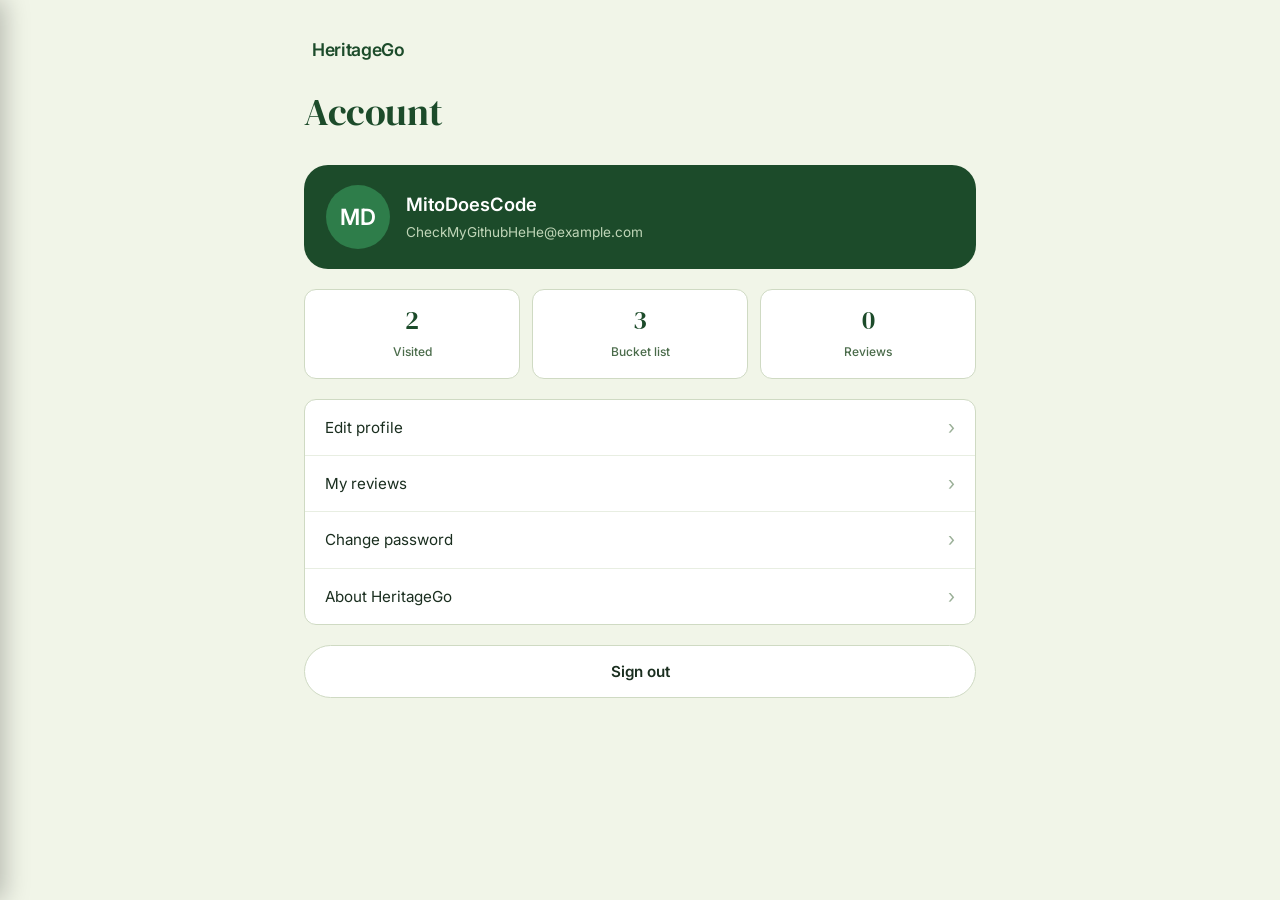
==== docs/HTML/accountPage.html @ e50a135d "Add HeritageGO website files to docs folder" ====
<!DOCTYPE html>
<html lang="en">
<head>
  <meta charset="UTF-8">
  <meta name="viewport" content="width=device-width, initial-scale=1.0">
  <title>Account — HeritageGo</title>
  <link rel="preconnect" href="https://fonts.googleapis.com">
  <link rel="preconnect" href="https://fonts.gstatic.com" crossorigin>
  <link rel="stylesheet" href="../CSS/accountPage.css">
  <link href="https://fonts.googleapis.com/css2?family=DM+Serif+Display:ital@0;1&family=Inter:opsz,wght@14..32,400;14..32,500;14..32,600&display=swap" rel="stylesheet">
</head>
<body>

  <!-- ========== SIDEBAR OVERLAY ========== -->
  <div class="sidebar-overlay" id="sidebarOverlay"></div>

  <!-- ========== SIDEBAR ========== -->
  <aside class="sidebar" id="sidebar" aria-hidden="true">
    <div class="sidebar-header">
      <div class="logo">
        <span class="logo-icon"></span>
        <span class="logo-text">HeritageGo</span>
      </div>
      <button class="sidebar-close" id="sidebarClose" aria-label="Close menu">✕</button>
    </div>

    <nav class="sidebar-nav">
      <a href="landingPage.html" class="sidebar-link" data-page="explore">
        <img src="../Images/logos/compass.png" alt="" class="sidebar-icon-img">
        <span>Explore</span>
      </a>
      <a href="mytripsPage.html" class="sidebar-link" data-page="trips">
        <img src="../Images/logos/wishlist.png" alt="" class="sidebar-icon-img">
        <span>My Trips</span>
      </a>
      <a href="accountPage.html" class="sidebar-link" data-page="account">
        <img src="../Images/logos/user.png" alt="" class="sidebar-icon-img">
        <span>Account</span>
      </a>
    </nav>
  </aside>

  <!-- ========== HEADER ========== -->
  <header class="account-header">
    <div class="account-title-row">
      <div class="logo" id="logoBtn" role="button" tabindex="0" aria-label="Open menu">
        <span class="logo-icon" id="logoIcon"></span>
        <span class="logo-text">HeritageGo</span>
      </div>
    </div>

    <h1>Account</h1>
  </header>

  <!-- ========== PROFILE CARD ========== -->
  <section class="profile-card">
    <div class="profile-avatar" id="profileAvatar">DJ</div>
    <div class="profile-info">
      <p class="profile-name" id="profileName">Your name</p>
      <p class="profile-email" id="profileEmail">you@example.com</p>
    </div>
  </section>

  <!-- ========== STATS ROW ========== -->
  <section class="stats-row">
    <a href="mytripsPage.html?view=visited" class="stat-card">
      <span class="stat-num" id="statVisited">2</span>
      <span class="stat-label">Visited</span>
    </a>
    <a href="mytripsPage.html?view=bucket" class="stat-card">
      <span class="stat-num" id="statBucket">3</span>
      <span class="stat-label">Bucket list</span>
    </a>
    <a href="#" class="stat-card">
      <span class="stat-num" id="statReviews">2</span>
      <span class="stat-label">Reviews</span>
    </a>
  </section>

  <!-- ========== MENU LIST ========== -->
  <nav class="menu-list">
    <button class="menu-item" data-action="edit-profile" type="button">
      <span>Edit profile</span>
      <span class="menu-arrow">›</span>
    </button>

    <button class="menu-item" data-action="my-reviews" type="button">
      <span>My reviews</span>
      <span class="menu-arrow">›</span>
    </button>

    <button class="menu-item" data-action="change-password" type="button">
      <span>Change password</span>
      <span class="menu-arrow">›</span>
    </button>

    <button class="menu-item" data-action="about" type="button">
      <span>About HeritageGo</span>
      <span class="menu-arrow">›</span>
    </button>
  </nav>

  <!-- ========== SIGN OUT ========== -->
  <button class="sign-out-btn" id="signOutBtn" type="button">Sign out</button>

  <script src="../JS/landingpageSidebar.js"></script>
  <script src="../JS/accountPage.js"></script>
</body>
</html>
---- docs/CSS/accountPage.css ----
/* ========== RESET & BASE ========== */
* {
  margin: 0;
  padding: 0;
  box-sizing: border-box;
}

:root {
  --bg-cream: #f1f5e8;
  --bg-dark-green: #1c4b2a;
  --bg-card-cream: #f4f7ed;
  --text-dark: #1a2e1f;
  --text-light: #e9f0e3;
  --accent-green: #2e7d4a;
  --border-subtle: #cfdac3;
  --radius-md: 12px;
  --radius-lg: 24px;
  --font-serif: 'DM Serif Display', serif;
  --font-sans: 'Inter', sans-serif;
}

body {
  font-family: var(--font-sans);
  background-color: var(--bg-cream);
  color: var(--text-dark);
  line-height: 1.5;
  -webkit-font-smoothing: antialiased;
  padding: 24px 20px 60px;
  min-height: 100vh;
}

/* ========== HEADER ========== */
.account-title-row { margin-bottom: 20px; }

.account-title-row .logo {
  display: inline-flex;
  align-items: center;
  gap: 0.5rem;
  font-weight: 600;
  font-size: 1.1rem;
  letter-spacing: -0.02em;
  cursor: pointer;
  user-select: none;
  color: var(--bg-dark-green);
}

.account-title-row .logo-icon { font-size: 1.1rem; }

.account-title-row .logo:focus-visible {
  outline: 2px solid var(--bg-dark-green);
  outline-offset: 4px;
  border-radius: 8px;
}

.account-header h1 {
  font-family: var(--font-serif);
  font-size: 2.4rem;
  font-weight: 400;
  color: var(--bg-dark-green);
  letter-spacing: -0.01em;
  margin-bottom: 24px;
}

/* ========== PROFILE CARD ========== */
.profile-card {
  background-color: var(--bg-dark-green);
  color: #fff;
  border-radius: var(--radius-lg);
  padding: 20px 22px;
  margin-bottom: 20px;
  display: flex;
  align-items: center;
  gap: 16px;
}

.profile-avatar {
  flex-shrink: 0;
  width: 64px;
  height: 64px;
  border-radius: 50%;
  background-color: #2e7d4a;
  color: #fff;
  font-size: 1.4rem;
  font-weight: 600;
  display: flex;
  align-items: center;
  justify-content: center;
  letter-spacing: 0.02em;
}

.profile-info {
  flex: 1;
  min-width: 0;
}

.profile-name {
  font-size: 1.15rem;
  font-weight: 600;
  color: #fff;
  margin-bottom: 4px;
  overflow: hidden;
  text-overflow: ellipsis;
  white-space: nowrap;
}

.profile-email {
  font-size: 0.85rem;
  color: #c0d6b8;
  overflow: hidden;
  text-overflow: ellipsis;
  white-space: nowrap;
}

/* ========== STATS ROW ========== */
.stats-row {
  display: grid;
  grid-template-columns: repeat(3, 1fr);
  gap: 12px;
  margin-bottom: 20px;
}

.stat-card {
  background-color: #fff;
  border: 1.5px solid var(--border-subtle);
  border-radius: var(--radius-md);
  padding: 16px 12px;
  text-decoration: none;
  color: inherit;
  text-align: center;
  transition: transform 0.15s, border-color 0.2s;
}

.stat-card:hover {
  border-color: var(--bg-dark-green);
  transform: translateY(-2px);
}

.stat-num {
  display: block;
  font-family: var(--font-serif);
  font-size: 1.6rem;
  font-weight: 400;
  color: var(--bg-dark-green);
  line-height: 1.1;
  margin-bottom: 4px;
}

.stat-label {
  font-size: 0.75rem;
  color: #4a6b4a;
  font-weight: 500;
}

/* ========== MENU LIST ========== */
.menu-list {
  background-color: #fff;
  border: 1.5px solid var(--border-subtle);
  border-radius: var(--radius-md);
  overflow: hidden;
  margin-bottom: 20px;
}

.menu-item {
  width: 100%;
  padding: 18px 20px;
  background: transparent;
  border: none;
  border-bottom: 1px solid #e8eee2;
  display: flex;
  align-items: center;
  justify-content: space-between;
  cursor: pointer;
  font-family: var(--font-sans);
  font-size: 0.95rem;
  color: var(--text-dark);
  text-align: left;
  transition: background 0.2s;
}

.menu-item:last-child { border-bottom: none; }

.menu-item:hover { background-color: #f7faf3; }

.menu-arrow {
  font-size: 1.2rem;
  color: #9bb098;
  line-height: 1;
}

/* ========== SIGN OUT ========== */
.sign-out-btn {
  width: 100%;
  padding: 16px 20px;
  background-color: #fff;
  border: 1.5px solid var(--border-subtle);
  border-radius: 50px;
  font-family: var(--font-sans);
  font-size: 0.95rem;
  font-weight: 600;
  color: var(--text-dark);
  cursor: pointer;
  transition: background 0.2s, border-color 0.2s;
}

.sign-out-btn:hover {
  background-color: #fdecea;
  border-color: #e57373;
  color: #c0392b;
}

/* ========== SIDEBAR OVERLAY ========== */
.sidebar-overlay {
  position: fixed;
  inset: 0;
  background: rgba(15, 30, 20, 0.45);
  opacity: 0;
  pointer-events: none;
  transition: opacity 0.3s ease;
  z-index: 999;
}

.sidebar-overlay.is-open { opacity: 1; pointer-events: auto; }

/* ========== SIDEBAR ========== */
.sidebar {
  position: fixed;
  top: 0;
  left: 0;
  width: 280px;
  max-width: 85vw;
  height: 100vh;
  background-color: var(--bg-dark-green);
  box-shadow: 4px 0 24px rgba(0, 0, 0, 0.25);
  transform: translateX(-100%);
  transition: transform 0.35s cubic-bezier(0.4, 0, 0.2, 1);
  z-index: 1000;
  display: flex;
  flex-direction: column;
  overflow: hidden;
}

.sidebar.is-open { transform: translateX(0); }

.sidebar-header {
  background-color: #fff;
  color: var(--bg-dark-green);
  display: flex;
  justify-content: space-between;
  align-items: center;
  padding: 1.2rem 1.2rem 1.2rem 1.5rem;
  flex-shrink: 0;
}

.sidebar-header .logo {
  color: var(--bg-dark-green);
  font-weight: 600;
  font-size: 1.15rem;
  display: flex;
  align-items: center;
  gap: 0.5rem;
}

.sidebar-close {
  background: transparent;
  border: none;
  font-size: 1.1rem;
  cursor: pointer;
  color: var(--bg-dark-green);
  padding: 0.3rem 0.6rem;
  border-radius: 8px;
  transition: background 0.2s;
}

.sidebar-close:hover { background: rgba(28, 75, 42, 0.1); }

.sidebar-nav {
  display: flex;
  flex-direction: column;
  gap: 0.4rem;
  padding: 1.2rem;
  flex: 1;
  overflow-y: auto;
}

.sidebar-link {
  display: flex;
  align-items: center;
  gap: 0.9rem;
  padding: 0.9rem 1rem;
  border-radius: var(--radius-md);
  text-decoration: none;
  color: #fff;
  font-weight: 500;
  font-size: 0.95rem;
  transition: background 0.2s;
}

.sidebar-link:hover {
  background-color: rgba(255, 255, 255, 0.12);
  color: #fff;
}

.sidebar-icon-img {
  width: 22px;
  height: 22px;
  object-fit: contain;
  filter: brightness(0) invert(1);
}

/* ========== RESPONSIVE ========== */
@media (min-width: 720px) {
  body {
    max-width: 720px;
    margin: 0 auto;
    padding: 32px 24px 60px;
  }
}
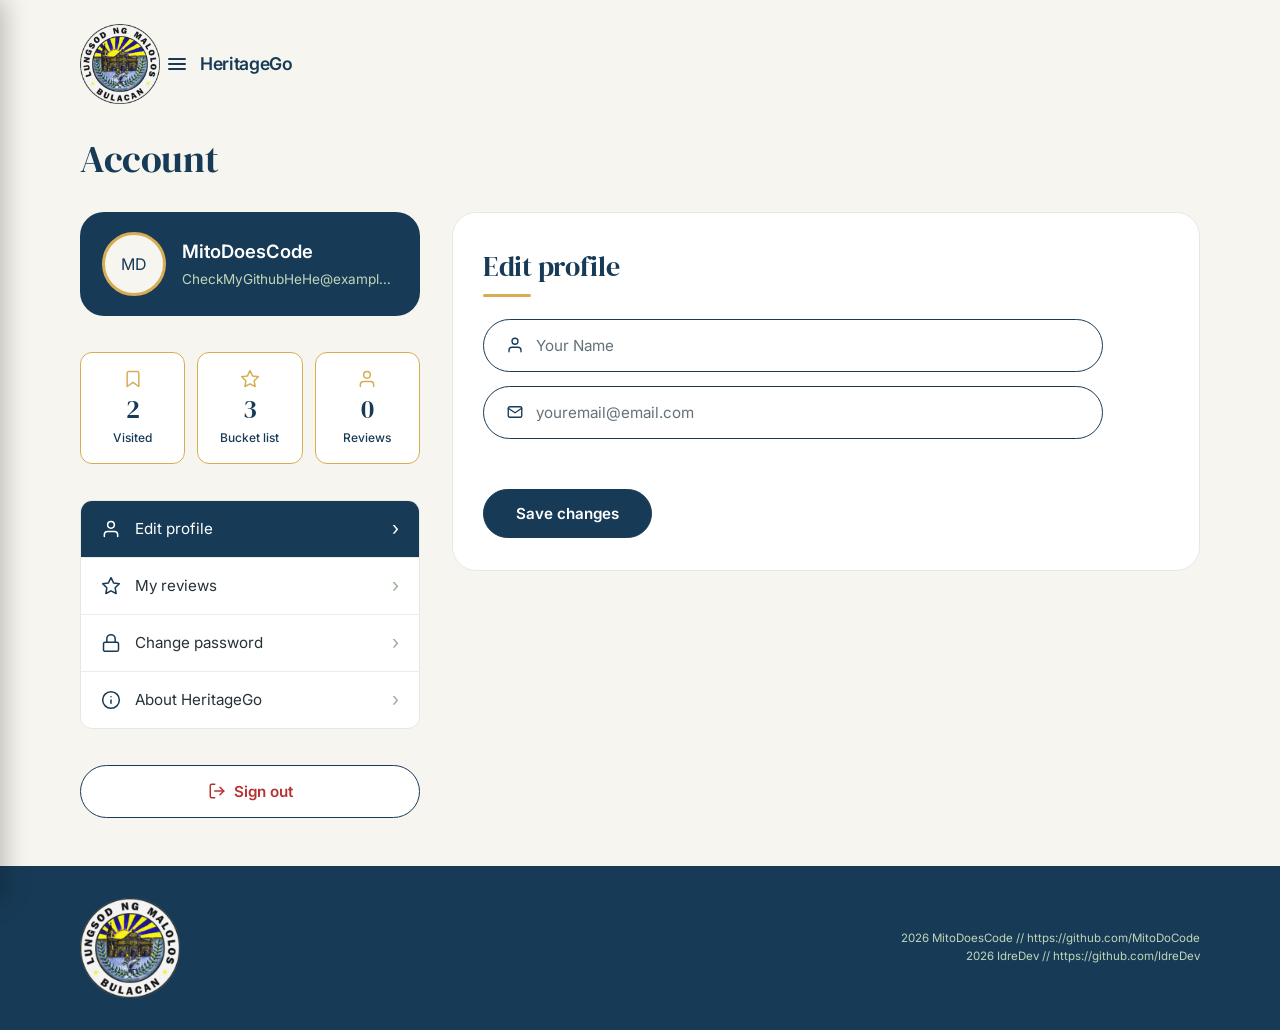
==== commit f9671fc0: "Merge pull request #7 from MitoDoCode/fix/website-deployment fixes" ====
--- a/docs/HTML/accountPage.html
+++ b/docs/HTML/accountPage.html
@@ -18,7 +18,7 @@
   <aside class="sidebar" id="sidebar" aria-hidden="true">
     <div class="sidebar-header">
       <div class="logo">
-        <span class="logo-icon"></span>
+        <img src="../Images/logos/malolos logo.png" alt="Malolos Logo" class="logo-img">
         <span class="logo-text">HeritageGo</span>
       </div>
       <button class="sidebar-close" id="sidebarClose" aria-label="Close menu">✕</button>
@@ -40,68 +40,266 @@
     </nav>
   </aside>
 
-  <!-- ========== HEADER ========== -->
-  <header class="account-header">
-    <div class="account-title-row">
-      <div class="logo" id="logoBtn" role="button" tabindex="0" aria-label="Open menu">
-        <span class="logo-icon" id="logoIcon"></span>
-        <span class="logo-text">HeritageGo</span>
+  <!-- ========== PAGE CONTENT ========== -->
+  <div class="page-wrap">
+
+    <!-- ========== HEADER ========== -->
+    <header class="account-header">
+      <div class="account-title-row">
+        <div class="logo" id="logoBtn" role="button" tabindex="0" aria-label="Open menu">
+          <img src="../Images/logos/malolos logo.png" alt="Malolos Logo" class="logo-img">
+          <span class="hamburger" aria-hidden="true">
+            <span></span>
+            <span></span>
+            <span></span>
+          </span>
+          <span class="logo-text">HeritageGo</span>
+        </div>
       </div>
+
+      <h1>Account</h1>
+    </header>
+
+    <!-- ========== TWO-COLUMN LAYOUT ========== -->
+    <div class="account-wrap">
+
+      <!-- ========== LEFT COLUMN ========== -->
+      <div class="account-side">
+
+        <!-- Profile card -->
+        <section class="profile-card">
+          <div class="profile-avatar" id="profileAvatar">
+            <svg viewBox="0 0 24 24" width="28" height="28" fill="currentColor" aria-hidden="true">
+              <path d="M12 12c2.21 0 4-1.79 4-4s-1.79-4-4-4-4 1.79-4 4 1.79 4 4 4zm0 2c-2.67 0-8 1.34-8 4v2h16v-2c0-2.66-5.33-4-8-4z"/>
+            </svg>
+          </div>
+          <div class="profile-info">
+            <p class="profile-name" id="profileName">Your name</p>
+            <p class="profile-email" id="profileEmail">you@example.com</p>
+          </div>
+        </section>
+
+        <!-- Stats row -->
+        <section class="stats-row">
+          <a href="mytripsPage.html?view=visited" class="stat-card">
+            <svg class="stat-icon" viewBox="0 0 24 24" width="20" height="20" fill="none" stroke="currentColor" stroke-width="1.8" stroke-linecap="round" stroke-linejoin="round">
+              <path d="M19 21l-7-5-7 5V5a2 2 0 0 1 2-2h10a2 2 0 0 1 2 2z"/>
+            </svg>
+            <span class="stat-num" id="statVisited">2</span>
+            <span class="stat-label">Visited</span>
+          </a>
+          <a href="mytripsPage.html?view=bucket" class="stat-card">
+            <svg class="stat-icon" viewBox="0 0 24 24" width="20" height="20" fill="none" stroke="currentColor" stroke-width="1.8" stroke-linecap="round" stroke-linejoin="round">
+              <polygon points="12 2 15.09 8.26 22 9.27 17 14.14 18.18 21.02 12 17.77 5.82 21.02 7 14.14 2 9.27 8.91 8.26 12 2"/>
+            </svg>
+            <span class="stat-num" id="statBucket">3</span>
+            <span class="stat-label">Bucket list</span>
+          </a>
+          <a href="#" class="stat-card" data-action="my-reviews">
+            <svg class="stat-icon" viewBox="0 0 24 24" width="20" height="20" fill="none" stroke="currentColor" stroke-width="1.8" stroke-linecap="round" stroke-linejoin="round">
+              <path d="M20 21v-2a4 4 0 0 0-4-4H8a4 4 0 0 0-4 4v2"/>
+              <circle cx="12" cy="7" r="4"/>
+            </svg>
+            <span class="stat-num" id="statReviews">2</span>
+            <span class="stat-label">Reviews</span>
+          </a>
+        </section>
+
+        <!-- Menu list -->
+        <nav class="menu-list">
+          <button class="menu-item is-active" data-action="edit-profile" type="button">
+            <svg class="menu-icon" viewBox="0 0 24 24" width="20" height="20" fill="none" stroke="currentColor" stroke-width="1.8" stroke-linecap="round" stroke-linejoin="round">
+              <path d="M20 21v-2a4 4 0 0 0-4-4H8a4 4 0 0 0-4 4v2"/>
+              <circle cx="12" cy="7" r="4"/>
+            </svg>
+            <span>Edit profile</span>
+            <span class="menu-arrow">›</span>
+          </button>
+
+          <button class="menu-item" data-action="my-reviews" type="button">
+            <svg class="menu-icon" viewBox="0 0 24 24" width="20" height="20" fill="none" stroke="currentColor" stroke-width="1.8" stroke-linecap="round" stroke-linejoin="round">
+              <polygon points="12 2 15.09 8.26 22 9.27 17 14.14 18.18 21.02 12 17.77 5.82 21.02 7 14.14 2 9.27 8.91 8.26 12 2"/>
+            </svg>
+            <span>My reviews</span>
+            <span class="menu-arrow">›</span>
+          </button>
+
+          <button class="menu-item" data-action="change-password" type="button">
+            <svg class="menu-icon" viewBox="0 0 24 24" width="20" height="20" fill="none" stroke="currentColor" stroke-width="1.8" stroke-linecap="round" stroke-linejoin="round">
+              <rect x="3" y="11" width="18" height="11" rx="2" ry="2"/>
+              <path d="M7 11V7a5 5 0 0 1 10 0v4"/>
+            </svg>
+            <span>Change password</span>
+            <span class="menu-arrow">›</span>
+          </button>
+
+          <button class="menu-item" data-action="about" type="button">
+            <svg class="menu-icon" viewBox="0 0 24 24" width="20" height="20" fill="none" stroke="currentColor" stroke-width="1.8" stroke-linecap="round" stroke-linejoin="round">
+              <circle cx="12" cy="12" r="10"/>
+              <line x1="12" y1="16" x2="12" y2="12"/>
+              <line x1="12" y1="8" x2="12.01" y2="8"/>
+            </svg>
+            <span>About HeritageGo</span>
+            <span class="menu-arrow">›</span>
+          </button>
+        </nav>
+
+        <!-- Sign out -->
+        <button class="sign-out-btn" id="signOutBtn" type="button">
+          <svg viewBox="0 0 24 24" width="18" height="18" fill="none" stroke="currentColor" stroke-width="2" stroke-linecap="round" stroke-linejoin="round">
+            <path d="M9 21H5a2 2 0 0 1-2-2V5a2 2 0 0 1 2-2h4"/>
+            <polyline points="16 17 21 12 16 7"/>
+            <line x1="21" y1="12" x2="9" y2="12"/>
+          </svg>
+          <span>Sign out</span>
+        </button>
+
+      </div>
+
+      <!-- ========== RIGHT COLUMN — PANELS ========== -->
+      <div class="account-panels">
+
+        <!-- ===== PANEL: EDIT PROFILE ===== -->
+        <section class="panel is-open" data-panel="edit-profile">
+          <h2 class="panel-title">Edit profile</h2>
+
+          <form class="edit-form" id="editForm" novalidate>
+
+            <div class="edit-field">
+              <span class="edit-field-icon">
+                <svg viewBox="0 0 24 24" width="18" height="18" fill="none" stroke="currentColor" stroke-width="1.8" stroke-linecap="round" stroke-linejoin="round">
+                  <path d="M20 21v-2a4 4 0 0 0-4-4H8a4 4 0 0 0-4 4v2"/>
+                  <circle cx="12" cy="7" r="4"/>
+                </svg>
+              </span>
+              <input type="text" id="editName" class="edit-input" placeholder="Your Name" autocomplete="name">
+            </div>
+
+            <div class="edit-field">
+              <span class="edit-field-icon">
+                <svg viewBox="0 0 24 24" width="18" height="18" fill="none" stroke="currentColor" stroke-width="1.8" stroke-linecap="round" stroke-linejoin="round">
+                  <rect x="3" y="5" width="18" height="14" rx="2" ry="2"/>
+                  <polyline points="3 7 12 13 21 7"/>
+                </svg>
+              </span>
+              <input type="email" id="editEmail" class="edit-input" placeholder="youremail@email.com" autocomplete="email">
+            </div>
+
+            <p class="form-message" id="editMessage"></p>
+
+            <button type="submit" class="panel-btn" id="editSave">Save changes</button>
+          </form>
+        </section>
+
+        <!-- ===== PANEL: MY REVIEWS ===== -->
+        <section class="panel" data-panel="my-reviews">
+          <h2 class="panel-title">My reviews</h2>
+
+          <div class="reviews-stack" id="reviewsStack">
+            <!-- Rendered by JS -->
+          </div>
+        </section>
+
+        <!-- ===== PANEL: CHANGE PASSWORD ===== -->
+        <section class="panel" data-panel="change-password">
+          <h2 class="panel-title">Change password</h2>
+
+          <form class="edit-form" id="passwordForm" novalidate>
+
+            <div class="edit-field">
+              <span class="edit-field-icon">
+                <svg viewBox="0 0 24 24" width="18" height="18" fill="none" stroke="currentColor" stroke-width="1.8" stroke-linecap="round" stroke-linejoin="round">
+                  <rect x="3" y="11" width="18" height="11" rx="2" ry="2"/>
+                  <path d="M7 11V7a5 5 0 0 1 10 0v4"/>
+                </svg>
+              </span>
+              <input type="password" id="currentPassword" class="edit-input" placeholder="Current password" autocomplete="current-password">
+            </div>
+
+            <div class="edit-field">
+              <span class="edit-field-icon">
+                <svg viewBox="0 0 24 24" width="18" height="18" fill="none" stroke="currentColor" stroke-width="1.8" stroke-linecap="round" stroke-linejoin="round">
+                  <rect x="3" y="11" width="18" height="11" rx="2" ry="2"/>
+                  <path d="M7 11V7a5 5 0 0 1 10 0v4"/>
+                </svg>
+              </span>
+              <input type="password" id="newPassword" class="edit-input" placeholder="New password" autocomplete="new-password">
+            </div>
+
+            <div class="edit-field">
+              <span class="edit-field-icon">
+                <svg viewBox="0 0 24 24" width="18" height="18" fill="none" stroke="currentColor" stroke-width="1.8" stroke-linecap="round" stroke-linejoin="round">
+                  <rect x="3" y="11" width="18" height="11" rx="2" ry="2"/>
+                  <path d="M7 11V7a5 5 0 0 1 10 0v4"/>
+                </svg>
+              </span>
+              <input type="password" id="confirmPassword" class="edit-input" placeholder="Confirm new password" autocomplete="new-password">
+            </div>
+
+            <p class="form-hint">Use at least 8 characters with a mix of letters and numbers.</p>
+            <p class="form-message" id="passwordMessage"></p>
+
+            <button type="submit" class="panel-btn" id="passwordSave">Update password</button>
+          </form>
+        </section>
+
+        <!-- ===== PANEL: ABOUT ===== -->
+        <section class="panel" data-panel="about">
+          <div class="about-hero">
+            <div class="about-logo">
+              <svg viewBox="0 0 24 24" width="28" height="28" fill="currentColor" aria-hidden="true">
+                <path d="M12 2L2 9v13h6v-8h8v8h6V9z"/>
+              </svg>
+            </div>
+
+            <h2 class="about-title">HeritageGO</h2>
+            <p class="about-version">Version 1.0 • Malolos City</p>
+
+            <p class="about-desc">
+              HeritageGO helps visitors discover and explore the historical and cultural
+              landmarks of Malolos City, Bulacan. Search places, save a bucket list,
+              check in on arrival, share ratings and follow walking routes.
+            </p>
+
+            <div class="about-info">
+              <div class="about-info-row">
+                <span class="about-info-label">Data sources</span>
+                <span class="about-info-value">Geoapify • OpenStreetMap</span>
+              </div>
+              <div class="about-info-row">
+                <span class="about-info-label">Cloud sync</span>
+                <span class="about-info-value">Firebase Realtime Database</span>
+              </div>
+              <div class="about-info-row">
+                <span class="about-info-label">Project</span>
+                <span class="about-info-value">Academic thesis • Bulacan State University</span>
+              </div>
+            </div>
+
+            <div class="about-actions">
+              <button class="panel-btn panel-btn--ghost" type="button" id="termsBtn">Terms of use</button>
+              <button class="panel-btn panel-btn--ghost" type="button" id="privacyBtn">Privacy policy</button>
+            </div>
+          </div>
+        </section>
+
+      </div>
+
     </div>
 
-    <h1>Account</h1>
-  </header>
-
-  <!-- ========== PROFILE CARD ========== -->
-  <section class="profile-card">
-    <div class="profile-avatar" id="profileAvatar">DJ</div>
-    <div class="profile-info">
-      <p class="profile-name" id="profileName">Your name</p>
-      <p class="profile-email" id="profileEmail">you@example.com</p>
+  </div>
+
+  <!-- ========== FOOTER ========== -->
+  <footer class="site-footer">
+    <div class="footer-inner">
+      <img src="../Images/logos/malolos logo.png" alt="Malolos Logo" class="footer-logo-img">
+      <p class="footer-text">
+        2026 MitoDoesCode // https://github.com/MitoDoCode
+        <br>
+        2026 IdreDev // https://github.com/IdreDev
+      </p>
     </div>
-  </section>
-
-  <!-- ========== STATS ROW ========== -->
-  <section class="stats-row">
-    <a href="mytripsPage.html?view=visited" class="stat-card">
-      <span class="stat-num" id="statVisited">2</span>
-      <span class="stat-label">Visited</span>
-    </a>
-    <a href="mytripsPage.html?view=bucket" class="stat-card">
-      <span class="stat-num" id="statBucket">3</span>
-      <span class="stat-label">Bucket list</span>
-    </a>
-    <a href="#" class="stat-card">
-      <span class="stat-num" id="statReviews">2</span>
-      <span class="stat-label">Reviews</span>
-    </a>
-  </section>
-
-  <!-- ========== MENU LIST ========== -->
-  <nav class="menu-list">
-    <button class="menu-item" data-action="edit-profile" type="button">
-      <span>Edit profile</span>
-      <span class="menu-arrow">›</span>
-    </button>
-
-    <button class="menu-item" data-action="my-reviews" type="button">
-      <span>My reviews</span>
-      <span class="menu-arrow">›</span>
-    </button>
-
-    <button class="menu-item" data-action="change-password" type="button">
-      <span>Change password</span>
-      <span class="menu-arrow">›</span>
-    </button>
-
-    <button class="menu-item" data-action="about" type="button">
-      <span>About HeritageGo</span>
-      <span class="menu-arrow">›</span>
-    </button>
-  </nav>
-
-  <!-- ========== SIGN OUT ========== -->
-  <button class="sign-out-btn" id="signOutBtn" type="button">Sign out</button>
+  </footer>
 
   <script src="../JS/landingpageSidebar.js"></script>
   <script src="../JS/accountPage.js"></script>
--- a/docs/CSS/accountPage.css
+++ b/docs/CSS/accountPage.css
@@ -6,13 +6,13 @@
 }
 
 :root {
-  --bg-cream: #f1f5e8;
-  --bg-dark-green: #1c4b2a;
-  --bg-card-cream: #f4f7ed;
-  --text-dark: #1a2e1f;
-  --text-light: #e9f0e3;
-  --accent-green: #2e7d4a;
-  --border-subtle: #cfdac3;
+  --bg-cream: #F7F5EF;
+  --bg-dark-green: #173B57;
+  --bg-card-cream: #FFFFFF;
+  --text-dark: #263238;
+  --text-light: #F7F5EF;
+  --accent-green: #D6AD55;
+  --border-subtle: #E8E7E2;
   --radius-md: 12px;
   --radius-lg: 24px;
   --font-serif: 'DM Serif Display', serif;
@@ -25,11 +25,59 @@
   color: var(--text-dark);
   line-height: 1.5;
   -webkit-font-smoothing: antialiased;
-  padding: 24px 20px 60px;
+  padding: 24px 0 0;
   min-height: 100vh;
 }
 
+/* ========== PAGE CONTAINER ========== */
+.page-wrap {
+  max-width: 1200px;
+  margin: 0 auto;
+  padding: 0 20px;
+}
+
+@media (min-width: 720px) {
+  .page-wrap {
+    padding: 0 40px;
+  }
+}
+
 /* ========== HEADER ========== */
+
+/* ========== HAMBURGER ========== */
+.account-title-row .hamburger {
+  display: inline-flex;
+  flex-direction: column;
+  justify-content: space-between;
+  align-items: flex-start;
+  width: 18px;
+  height: 12px;
+  margin-right: 6px;
+  flex-shrink: 0;
+}
+
+.account-title-row .hamburger span {
+  display: block;
+  width: 100%;
+  height: 2px;
+  background-color: var(--bg-dark-green);
+  border-radius: 2px;
+  transition: background-color 0.2s ease;
+  flex-shrink: 0;
+}
+
+.account-title-row .logo:hover .hamburger span {
+  background-color: var(--accent-green);
+}
+
+.account-title-row .logo-text {
+  transition: color 0.2s ease;
+}
+
+.account-title-row .logo:hover .logo-text {
+  color: var(--accent-green);
+}
+
 .account-title-row { margin-bottom: 20px; }
 
 .account-title-row .logo {
@@ -78,14 +126,12 @@
   width: 64px;
   height: 64px;
   border-radius: 50%;
-  background-color: #2e7d4a;
-  color: #fff;
-  font-size: 1.4rem;
-  font-weight: 600;
+  background-color: #F7F5EF;
+  color: var(--bg-dark-green);
   display: flex;
   align-items: center;
   justify-content: center;
-  letter-spacing: 0.02em;
+  border: 3px solid var(--accent-green);
 }
 
 .profile-info {
@@ -121,18 +167,28 @@
 
 .stat-card {
   background-color: #fff;
-  border: 1.5px solid var(--border-subtle);
+  border: 1.5px solid var(--accent-green);
   border-radius: var(--radius-md);
   padding: 16px 12px;
   text-decoration: none;
   color: inherit;
   text-align: center;
-  transition: transform 0.15s, border-color 0.2s;
+  transition: transform 0.15s, border-color 0.2s, box-shadow 0.2s;
+  display: flex;
+  flex-direction: column;
+  align-items: center;
+  gap: 6px;
 }
 
 .stat-card:hover {
   border-color: var(--bg-dark-green);
   transform: translateY(-2px);
+  box-shadow: 0 4px 12px rgba(23, 59, 87, 0.08);
+}
+
+.stat-icon {
+  color: var(--accent-green);
+  flex-shrink: 0;
 }
 
 .stat-num {
@@ -142,12 +198,12 @@
   font-weight: 400;
   color: var(--bg-dark-green);
   line-height: 1.1;
-  margin-bottom: 4px;
+  margin-bottom: 0;
 }
 
 .stat-label {
   font-size: 0.75rem;
-  color: #4a6b4a;
+  color: var(--bg-dark-green);
   font-weight: 500;
 }
 
@@ -168,7 +224,7 @@
   border-bottom: 1px solid #e8eee2;
   display: flex;
   align-items: center;
-  justify-content: space-between;
+  gap: 14px;
   cursor: pointer;
   font-family: var(--font-sans);
   font-size: 0.95rem;
@@ -181,6 +237,15 @@
 
 .menu-item:hover { background-color: #f7faf3; }
 
+.menu-icon {
+  color: var(--bg-dark-green);
+  flex-shrink: 0;
+}
+
+.menu-item > span:nth-of-type(1) {
+  flex: 1;
+}
+
 .menu-arrow {
   font-size: 1.2rem;
   color: #9bb098;
@@ -192,21 +257,27 @@
   width: 100%;
   padding: 16px 20px;
   background-color: #fff;
-  border: 1.5px solid var(--border-subtle);
+  border: 1.5px solid var(--bg-dark-green);
   border-radius: 50px;
   font-family: var(--font-sans);
   font-size: 0.95rem;
   font-weight: 600;
-  color: var(--text-dark);
+  color: #B83232;
   cursor: pointer;
-  transition: background 0.2s, border-color 0.2s;
+  transition: background 0.2s, border-color 0.2s, color 0.2s;
+  display: inline-flex;
+  align-items: center;
+  justify-content: center;
+  gap: 8px;
 }
 
 .sign-out-btn:hover {
-  background-color: #fdecea;
-  border-color: #e57373;
-  color: #c0392b;
-}
+  background-color: #F6E4E1;
+  border-color: #B83232;
+  color: #B83232;
+}
+
+.sign-out-btn svg { flex-shrink: 0; }
 
 /* ========== SIDEBAR OVERLAY ========== */
 .sidebar-overlay {
@@ -292,7 +363,7 @@
   color: #fff;
   font-weight: 500;
   font-size: 0.95rem;
-  transition: background 0.2s;
+  transition: background 0.2s, color 0.2s;
 }
 
 .sidebar-link:hover {
@@ -307,11 +378,449 @@
   filter: brightness(0) invert(1);
 }
 
-/* ========== RESPONSIVE ========== */
+/* ========== Sidebar active ========== */
+.sidebar-link.is-active {
+  color: var(--accent-green);
+}
+
+.sidebar-link.is-active .sidebar-icon-img {
+  filter: brightness(0) saturate(100%) invert(75%) sepia(50%) saturate(600%) hue-rotate(5deg) brightness(95%) contrast(90%);
+}
+
+.sidebar-link.is-active:hover {
+  background-color: rgba(214, 173, 85, 0.15);
+  color: var(--accent-green);
+}
+
+/* ==================================================
+   TWO-COLUMN LAYOUT
+   ================================================== */
+.account-wrap {
+  max-width: 1200px;
+  margin: 0 auto;
+  display: grid;
+  grid-template-columns: 340px 1fr;
+  gap: 32px;
+  align-items: start;
+}
+
+.account-side {
+  display: flex;
+  flex-direction: column;
+  gap: 16px;
+}
+
+/* ==================================================
+   MENU ACTIVE STATE
+   ================================================== */
+.menu-item.is-active {
+  background-color: var(--bg-dark-green);
+  color: #fff;
+}
+
+.menu-item.is-active .menu-icon,
+.menu-item.is-active .menu-arrow {
+  color: #fff;
+}
+
+.menu-item:hover:not(.is-active) {
+  background-color: #f7faf3;
+}
+
+/* ==================================================
+   RIGHT PANELS
+   ================================================== */
+.account-panels { position: relative; }
+
+.panel {
+  display: none;
+  position: relative;
+  background-color: #fff;
+  border-radius: var(--radius-lg);
+  border: 1.5px solid var(--border-subtle);
+  padding: 32px 30px 32px;
+}
+
+.panel.is-open {
+  display: block;
+  animation: panelFadeIn 0.25s ease both;
+}
+
+@keyframes panelFadeIn {
+  from { opacity: 0; transform: translateY(6px); }
+  to   { opacity: 1; transform: translateY(0); }
+}
+
+.panel-title {
+  font-family: var(--font-serif);
+  font-size: 1.75rem;
+  font-weight: 400;
+  color: var(--bg-dark-green);
+  letter-spacing: -0.01em;
+  margin-bottom: 22px;
+  position: relative;
+  padding-bottom: 10px;
+}
+
+.panel-title::after {
+  content: "";
+  position: absolute;
+  left: 0;
+  bottom: 0;
+  width: 48px;
+  height: 3px;
+  background-color: var(--accent-green);
+  border-radius: 2px;
+}
+
+/* ==================================================
+   FORM FIELDS
+   ================================================== */
+.edit-form {
+  display: flex;
+  flex-direction: column;
+  gap: 14px;
+  max-width: 620px;
+}
+
+.edit-field {
+  position: relative;
+  display: flex;
+  align-items: center;
+  background-color: #fff;
+  border: 1.5px solid var(--bg-dark-green);
+  border-radius: 50px;
+  padding: 0 22px;
+  transition: box-shadow 0.2s;
+}
+
+.edit-field:focus-within {
+  box-shadow: 0 0 0 3px rgba(23, 59, 87, 0.1);
+}
+
+.edit-field-icon {
+  color: var(--bg-dark-green);
+  flex-shrink: 0;
+  margin-right: 12px;
+  display: flex;
+  align-items: center;
+}
+
+.edit-input {
+  flex: 1;
+  border: none;
+  background: transparent;
+  padding: 16px 0;
+  font-family: var(--font-sans);
+  font-size: 0.95rem;
+  color: var(--text-dark);
+  outline: none;
+  min-width: 0;
+}
+
+.edit-input::placeholder { color: #64727B; }
+
+.form-hint {
+  font-size: 0.8rem;
+  color: #64727B;
+  margin-top: -4px;
+}
+
+.form-message {
+  min-height: 18px;
+  font-size: 0.85rem;
+  font-weight: 500;
+}
+
+.form-message.error   { color: #B83232; }
+.form-message.success { color: #426B51; }
+
+.panel-btn {
+  align-self: flex-start;
+  padding: 14px 32px;
+  background-color: var(--bg-dark-green);
+  color: #fff;
+  border: 1.5px solid var(--bg-dark-green);
+  border-radius: 50px;
+  font-family: var(--font-sans);
+  font-size: 0.95rem;
+  font-weight: 600;
+  cursor: pointer;
+  transition: background 0.2s, color 0.2s, transform 0.1s;
+  margin-top: 4px;
+}
+
+.panel-btn:hover  { background-color: #0F2A3F; }
+.panel-btn:active { transform: scale(0.98); }
+.panel-btn:disabled {
+  background-color: #64727B;
+  border-color: #64727B;
+  cursor: not-allowed;
+  opacity: 0.8;
+}
+
+.panel-btn--ghost {
+  background-color: transparent;
+  color: var(--bg-dark-green);
+}
+
+.panel-btn--ghost:hover {
+  background-color: rgba(23, 59, 87, 0.06);
+}
+
+/* ==================================================
+   MY REVIEWS LIST
+   ================================================== */
+.reviews-stack {
+  display: flex;
+  flex-direction: column;
+  gap: 14px;
+}
+
+.review-card {
+  background-color: #fff;
+  border: 1.5px solid var(--border-subtle);
+  border-radius: var(--radius-md);
+  padding: 18px 20px 16px;
+}
+
+.review-card-head {
+  display: flex;
+  justify-content: space-between;
+  align-items: baseline;
+  gap: 12px;
+  margin-bottom: 6px;
+}
+
+.review-card-name {
+  font-family: var(--font-serif);
+  font-size: 1.05rem;
+  font-weight: 400;
+  color: var(--bg-dark-green);
+}
+
+.review-card-date {
+  font-size: 0.78rem;
+  color: #64727B;
+  white-space: nowrap;
+}
+
+.review-card-stars {
+  color: var(--accent-green);
+  font-size: 0.9rem;
+  letter-spacing: 2px;
+  margin-bottom: 8px;
+}
+
+.review-card-text {
+  font-size: 0.9rem;
+  color: #334155;
+  line-height: 1.55;
+  margin-bottom: 14px;
+}
+
+.review-card-actions { display: flex; gap: 10px; }
+
+.review-action {
+  flex: 1;
+  padding: 10px 16px;
+  border-radius: 50px;
+  font-family: var(--font-sans);
+  font-size: 0.85rem;
+  font-weight: 600;
+  cursor: pointer;
+  transition: background 0.2s, border-color 0.2s, color 0.2s;
+  background-color: #fff;
+}
+
+.review-action--edit {
+  border: 1.5px solid var(--bg-dark-green);
+  color: var(--bg-dark-green);
+}
+.review-action--edit:hover {
+  background-color: rgba(23, 59, 87, 0.06);
+}
+
+.review-action--delete {
+  border: 1.5px solid #B83232;
+  color: #B83232;
+}
+.review-action--delete:hover {
+  background-color: #F6E4E1;
+}
+
+.reviews-empty {
+  text-align: center;
+  font-size: 0.9rem;
+  color: #64727B;
+  font-style: italic;
+  padding: 40px 20px;
+}
+
+/* ==================================================
+   ABOUT PANEL
+   ================================================== */
+.about-hero {
+  display: flex;
+  flex-direction: column;
+  align-items: center;
+  text-align: center;
+  padding-top: 8px;
+}
+
+.about-logo {
+  width: 88px;
+  height: 88px;
+  border-radius: 50%;
+  background-color: #F7F5EF;
+  border: 3px solid var(--accent-green);
+  color: var(--accent-green);
+  display: flex;
+  align-items: center;
+  justify-content: center;
+  margin-bottom: 18px;
+}
+
+.about-title {
+  font-family: var(--font-serif);
+  font-size: 2rem;
+  font-weight: 400;
+  color: var(--bg-dark-green);
+  letter-spacing: -0.01em;
+  margin-bottom: 4px;
+}
+
+.about-version {
+  font-size: 0.85rem;
+  color: #64727B;
+  margin-bottom: 20px;
+}
+
+.about-desc {
+  font-size: 0.9rem;
+  color: #334155;
+  line-height: 1.6;
+  max-width: 480px;
+  margin-bottom: 24px;
+}
+
+.about-info {
+  width: 100%;
+  max-width: 480px;
+  background-color: #fff;
+  border: 1.5px solid var(--border-subtle);
+  border-radius: var(--radius-md);
+  overflow: hidden;
+  text-align: left;
+  margin-bottom: 20px;
+}
+
+.about-info-row {
+  padding: 14px 18px;
+  border-bottom: 1px solid var(--border-subtle);
+  display: flex;
+  flex-direction: column;
+  gap: 2px;
+}
+
+.about-info-row:last-child { border-bottom: none; }
+
+.about-info-label {
+  font-size: 0.72rem;
+  font-weight: 500;
+  color: #64727B;
+  text-transform: uppercase;
+  letter-spacing: 0.05em;
+}
+
+.about-info-value {
+  font-size: 0.9rem;
+  font-weight: 600;
+  color: var(--text-dark);
+}
+
+.about-actions {
+  display: flex;
+  gap: 10px;
+  width: 100%;
+  max-width: 480px;
+}
+
+.about-actions .panel-btn {
+  flex: 1;
+  margin-top: 0;
+  padding: 14px 20px;
+  text-align: center;
+}
+
+/* ==================================================
+   RESPONSIVE
+   ================================================== */
+@media (max-width: 900px) {
+  .account-wrap {
+    grid-template-columns: 1fr;
+    gap: 24px;
+  }
+  .account-side { order: 1; }
+  .account-panels { order: 2; }
+}
+
+/* ========== MALOLOS LOGO ========== */
+.logo img {
+  width: 80px;
+  height: 80px;
+  object-fit: contain;
+  flex-shrink: 0;
+  display: inline-block;
+}
+
+.footer-logo-img {
+  width: 100px;
+  height: 100px;
+  object-fit: contain;
+  flex-shrink: 0;
+  display: inline-block;
+}
+
+@media (max-width: 640px) {
+  .logo-img        { width: 30px !important; height: 30px !important; }
+  .footer-logo-img { width: 32px !important; height: 32px !important; }
+}
+
+/* ========== FOOTER ========== */
+.site-footer {
+  background-color: var(--bg-dark-green);
+  color: var(--text-light);
+  padding: 2rem 0;
+  margin-top: 3rem;
+  width: 100%;
+}
+
+.footer-inner {
+  max-width: 1200px;
+  margin: 0 auto;
+  padding: 0 20px;
+  display: flex;
+  justify-content: space-between;
+  align-items: center;
+  gap: 2rem;
+  flex-wrap: wrap;
+}
+
 @media (min-width: 720px) {
-  body {
-    max-width: 720px;
-    margin: 0 auto;
-    padding: 32px 24px 60px;
-  }
+  .footer-inner { padding: 0 40px; }
+}
+
+.footer-text {
+  font-size: clamp(0.7rem, 0.9vw, 0.85rem);
+  color: #c0d6b8;
+  max-width: 560px;
+  text-align: right;
+  line-height: 1.5;
+  margin: 0;
+}
+
+@media (max-width: 640px) {
+  .footer-inner { flex-direction: column; text-align: center; }
+  .footer-text { text-align: center; }
 }
